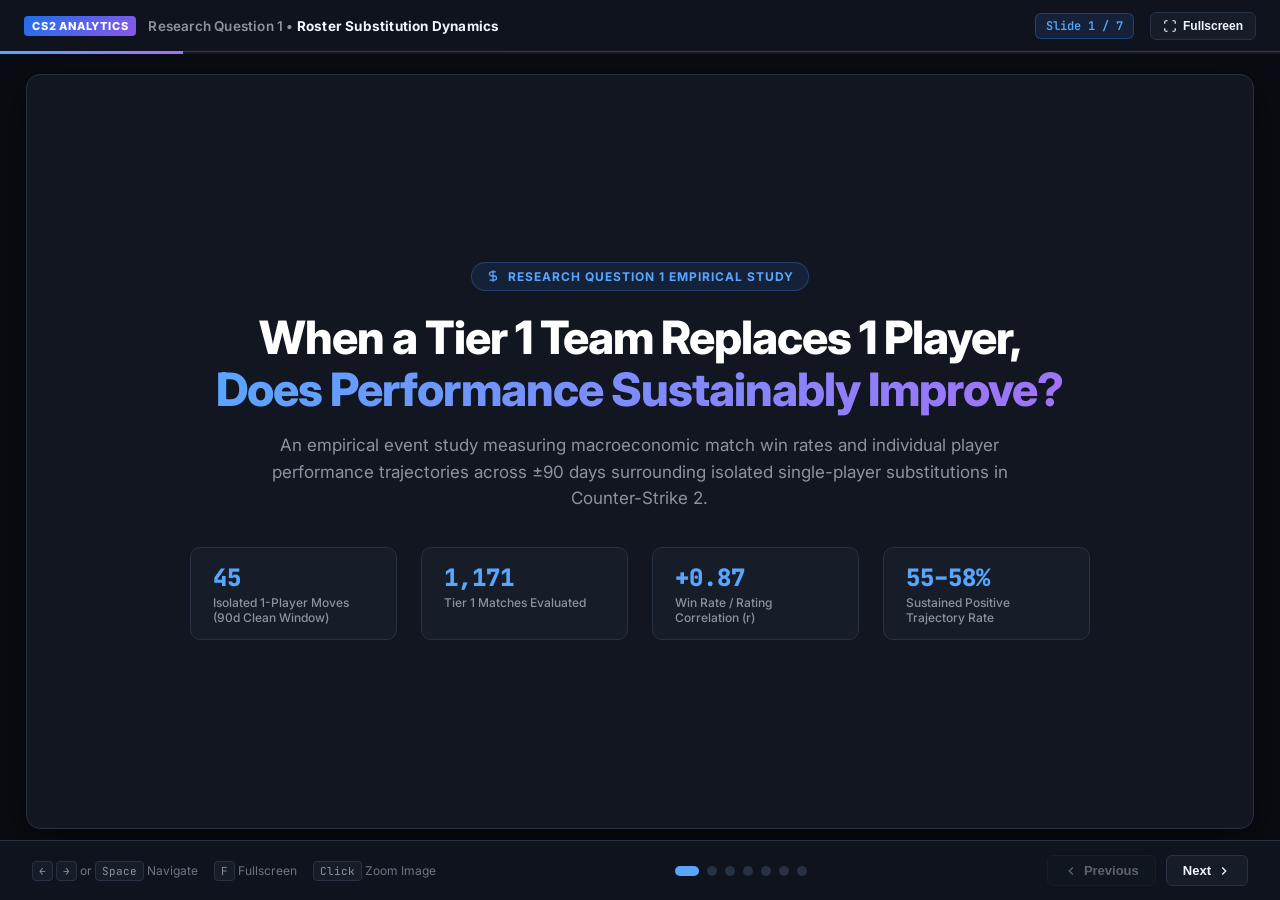
==== presentation/index.html @ 2e6c1a0c "Initial commit: CS2 competitive analysis, RQ1 roster dynamics event study, and unified presentations" ====
<!DOCTYPE html>
<html lang="en">
<head>
  <meta charset="UTF-8">
  <meta name="viewport" content="width=device-width, initial-scale=1.0">
  <title>CS2 Roster Dynamics: Empirical Impact of 1-Player Changes (RQ1)</title>
  <link rel="preconnect" href="https://fonts.googleapis.com">
  <link rel="preconnect" href="https://fonts.gstatic.com" crossorigin>
  <link href="https://fonts.googleapis.com/css2?family=Inter:wght@300;400;500;600;700;800&family=JetBrains+Mono:wght@400;600&display=swap" rel="stylesheet">
  <style>
    :root {
      --bg-dark: #090D13;
      --bg-surface: #111620;
      --bg-card: #161D29;
      --bg-card-hover: #1C2433;
      --border-color: #273142;
      --border-accent: #388BFD;
      --text-primary: #F0F6FC;
      --text-secondary: #8B949E;
      --text-muted: #6E7681;
      --accent-blue: #58A6FF;
      --accent-green: #3FB950;
      --accent-yellow: #FFB800;
      --accent-red: #F85149;
      --accent-purple: #A371F7;
      --accent-cyan: #39C5CF;
      --shadow-lg: 0 12px 36px rgba(0, 0, 0, 0.65);
      --font-sans: 'Inter', -apple-system, BlinkMacSystemFont, 'Segoe UI', Roboto, sans-serif;
      --font-mono: 'JetBrains Mono', monospace;
    }

    * {
      box-sizing: border-box;
      margin: 0;
      padding: 0;
    }

    body {
      background-color: var(--bg-dark);
      color: var(--text-primary);
      font-family: var(--font-sans);
      overflow: hidden;
      height: 100vh;
      width: 100vw;
      display: flex;
      flex-direction: column;
      user-select: none;
    }

    /* Top Progress & Header Bar */
    .top-bar {
      height: 52px;
      background: rgba(17, 22, 32, 0.85);
      backdrop-filter: blur(12px);
      border-bottom: 1px solid var(--border-color);
      display: flex;
      align-items: center;
      justify-content: space-between;
      padding: 0 24px;
      z-index: 100;
    }

    .brand-section {
      display: flex;
      align-items: center;
      gap: 12px;
    }

    .brand-badge {
      background: linear-gradient(135deg, #1F6FEB, #8957E5);
      color: #FFF;
      font-size: 11px;
      font-weight: 800;
      letter-spacing: 0.8px;
      padding: 3px 8px;
      border-radius: 4px;
      text-transform: uppercase;
    }

    .brand-title {
      font-size: 13.5px;
      font-weight: 600;
      color: var(--text-secondary);
      letter-spacing: 0.2px;
    }

    .brand-title strong {
      color: var(--text-primary);
    }

    .header-actions {
      display: flex;
      align-items: center;
      gap: 16px;
    }

    .slide-indicator {
      font-family: var(--font-mono);
      font-size: 12px;
      color: var(--accent-blue);
      background: rgba(56, 139, 253, 0.12);
      border: 1px solid rgba(56, 139, 253, 0.3);
      padding: 4px 10px;
      border-radius: 6px;
      font-weight: 600;
    }

    .btn-icon {
      background: var(--bg-card);
      border: 1px solid var(--border-color);
      color: var(--text-primary);
      border-radius: 6px;
      padding: 6px 12px;
      font-size: 12px;
      font-weight: 600;
      cursor: pointer;
      display: flex;
      align-items: center;
      gap: 6px;
      transition: all 0.2s ease;
    }

    .btn-icon:hover {
      background: var(--bg-card-hover);
      border-color: var(--accent-blue);
      color: var(--accent-blue);
    }

    /* Progress Bar */
    .progress-track {
      position: absolute;
      top: 51px;
      left: 0;
      width: 100%;
      height: 3px;
      background: rgba(255, 255, 255, 0.05);
      z-index: 101;
    }

    .progress-fill {
      height: 100%;
      background: linear-gradient(90deg, var(--accent-blue), var(--accent-purple));
      width: 14.28%;
      transition: width 0.35s cubic-bezier(0.4, 0, 0.2, 1);
    }

    /* Presentation Slide Stage */
    .deck-container {
      flex: 1;
      position: relative;
      overflow: hidden;
      display: flex;
      align-items: center;
      justify-content: center;
      padding: 20px 32px 70px 32px;
    }

    .slide {
      position: absolute;
      width: 96%;
      max-width: 1700px;
      height: calc(100vh - 145px);
      max-height: 960px;
      background: var(--bg-surface);
      border: 1px solid var(--border-color);
      border-radius: 14px;
      box-shadow: var(--shadow-lg);
      padding: 28px 36px;
      display: flex;
      flex-direction: column;
      opacity: 0;
      pointer-events: none;
      transform: scale(0.97) translateY(12px);
      transition: opacity 0.35s ease, transform 0.35s ease;
    }

    .slide.active {
      opacity: 1;
      pointer-events: auto;
      transform: scale(1) translateY(0);
      z-index: 10;
    }

    /* Slide Header */
    .slide-header {
      display: flex;
      justify-content: space-between;
      align-items: flex-start;
      margin-bottom: 18px;
      border-bottom: 1px solid rgba(255, 255, 255, 0.06);
      padding-bottom: 14px;
    }

    .slide-tag {
      display: inline-block;
      font-size: 11px;
      font-weight: 700;
      text-transform: uppercase;
      letter-spacing: 1px;
      margin-bottom: 4px;
    }

    .tag-blue { color: var(--accent-blue); }
    .tag-green { color: var(--accent-green); }
    .tag-gold { color: var(--accent-yellow); }
    .tag-purple { color: var(--accent-purple); }
    .tag-red { color: var(--accent-red); }

    .slide-title {
      font-size: 24px;
      font-weight: 700;
      color: var(--text-primary);
      letter-spacing: -0.3px;
    }

    .slide-subtitle {
      font-size: 14px;
      color: var(--text-secondary);
      margin-top: 4px;
    }

    .slide-badge-pill {
      display: flex;
      align-items: center;
      gap: 8px;
      background: var(--bg-card);
      border: 1px solid var(--border-color);
      border-radius: 20px;
      padding: 6px 14px;
      font-size: 12px;
      font-weight: 600;
      color: var(--text-secondary);
    }

    .status-dot {
      width: 8px;
      height: 8px;
      border-radius: 50%;
      background: var(--accent-green);
      box-shadow: 0 0 8px var(--accent-green);
    }

    /* Slide Body Layouts */
    .slide-body-split {
      flex: 1;
      display: grid;
      grid-template-columns: 1.55fr 1fr;
      gap: 28px;
      min-height: 0;
    }

    .slide-body-wide {
      flex: 1;
      display: grid;
      grid-template-columns: 1.75fr 1fr;
      gap: 28px;
      min-height: 0;
    }

    /* Image Display Frame */
    .visual-frame {
      background: var(--bg-card);
      border: 1px solid var(--border-color);
      border-radius: 10px;
      display: flex;
      flex-direction: column;
      align-items: center;
      justify-content: center;
      position: relative;
      overflow: hidden;
      box-shadow: inset 0 0 20px rgba(0, 0, 0, 0.4);
    }

    .visual-frame img {
      max-width: 100%;
      max-height: 100%;
      object-fit: contain;
      cursor: zoom-in;
      transition: transform 0.25s ease;
    }

    .visual-frame img:hover {
      transform: scale(1.015);
    }

    .frame-controls {
      position: absolute;
      top: 12px;
      right: 12px;
      display: flex;
      gap: 8px;
      z-index: 5;
    }

    .toggle-pill {
      background: rgba(17, 22, 32, 0.88);
      backdrop-filter: blur(8px);
      border: 1px solid var(--border-color);
      border-radius: 20px;
      padding: 3px;
      display: flex;
      gap: 4px;
    }

    .toggle-opt {
      background: transparent;
      border: none;
      color: var(--text-secondary);
      font-size: 11px;
      font-weight: 600;
      padding: 4px 10px;
      border-radius: 14px;
      cursor: pointer;
      transition: all 0.2s;
    }

    .toggle-opt.active {
      background: var(--accent-blue);
      color: #FFF;
    }

    .zoom-hint {
      position: absolute;
      bottom: 12px;
      right: 12px;
      background: rgba(13, 17, 23, 0.85);
      border: 1px solid var(--border-color);
      border-radius: 6px;
      font-size: 10.5px;
      color: var(--text-secondary);
      padding: 4px 8px;
      pointer-events: none;
    }

    /* Insights / Narrative Sidebar */
    .narrative-col {
      display: flex;
      flex-direction: column;
      gap: 14px;
      overflow-y: auto;
      padding-right: 6px;
    }

    .narrative-col::-webkit-scrollbar {
      width: 4px;
    }
    .narrative-col::-webkit-scrollbar-thumb {
      background: var(--border-color);
      border-radius: 4px;
    }

    .metric-grid {
      display: grid;
      grid-template-columns: repeat(2, 1fr);
      gap: 12px;
    }

    .metric-card {
      background: var(--bg-card);
      border: 1px solid var(--border-color);
      border-radius: 8px;
      padding: 12px 14px;
      position: relative;
      overflow: hidden;
    }

    .metric-card::before {
      content: '';
      position: absolute;
      top: 0;
      left: 0;
      width: 3px;
      height: 100%;
    }

    .metric-card.blue::before { background: var(--accent-blue); }
    .metric-card.green::before { background: var(--accent-green); }
    .metric-card.gold::before { background: var(--accent-yellow); }
    .metric-card.purple::before { background: var(--accent-purple); }

    .metric-label {
      font-size: 11px;
      font-weight: 600;
      color: var(--text-secondary);
      text-transform: uppercase;
      letter-spacing: 0.5px;
    }

    .metric-val {
      font-size: 20px;
      font-weight: 800;
      color: var(--text-primary);
      margin: 4px 0 2px 0;
      font-family: var(--font-mono);
    }

    .metric-sub {
      font-size: 11px;
      color: var(--text-muted);
    }

    .takeaway-card {
      background: var(--bg-card);
      border: 1px solid var(--border-color);
      border-radius: 8px;
      padding: 14px 16px;
    }

    .takeaway-header {
      font-size: 12.5px;
      font-weight: 700;
      color: var(--text-primary);
      margin-bottom: 8px;
      display: flex;
      align-items: center;
      gap: 8px;
    }

    .takeaway-list {
      list-style: none;
      display: flex;
      flex-direction: column;
      gap: 8px;
    }

    .takeaway-list li {
      font-size: 12.5px;
      color: #C9D1D9;
      line-height: 1.45;
      position: relative;
      padding-left: 16px;
    }

    .takeaway-list li::before {
      content: '•';
      position: absolute;
      left: 0;
      color: var(--accent-blue);
      font-weight: bold;
    }

    .takeaway-list li strong {
      color: #FFF;
    }

    /* Title Slide Specific Styles */
    .title-slide-content {
      flex: 1;
      display: flex;
      flex-direction: column;
      justify-content: center;
      align-items: center;
      text-align: center;
      padding: 0 40px;
    }

    .title-kicker {
      display: inline-flex;
      align-items: center;
      gap: 8px;
      background: rgba(56, 139, 253, 0.1);
      border: 1px solid rgba(56, 139, 253, 0.3);
      padding: 6px 14px;
      border-radius: 20px;
      font-size: 12px;
      font-weight: 700;
      color: var(--accent-blue);
      text-transform: uppercase;
      letter-spacing: 1px;
      margin-bottom: 20px;
    }

    .title-hero {
      font-size: 46px;
      font-weight: 800;
      line-height: 1.15;
      letter-spacing: -1px;
      color: #FFF;
      max-width: 950px;
      margin-bottom: 16px;
    }

    .title-hero span {
      background: linear-gradient(135deg, var(--accent-blue), #A371F7);
      -webkit-background-clip: text;
      -webkit-text-fill-color: transparent;
    }

    .title-desc {
      font-size: 17px;
      color: var(--text-secondary);
      max-width: 780px;
      line-height: 1.55;
      margin-bottom: 36px;
    }

    .title-stats-strip {
      display: flex;
      gap: 24px;
      max-width: 900px;
      width: 100%;
      justify-content: center;
    }

    .stat-pill {
      background: var(--bg-card);
      border: 1px solid var(--border-color);
      border-radius: 10px;
      padding: 14px 22px;
      flex: 1;
      text-align: left;
    }

    .stat-pill .num {
      font-size: 24px;
      font-weight: 800;
      font-family: var(--font-mono);
      color: var(--accent-blue);
    }

    .stat-pill .label {
      font-size: 12px;
      color: var(--text-secondary);
      font-weight: 500;
      margin-top: 2px;
    }

    /* Bottom Navigation Bar */
    .nav-bar {
      height: 60px;
      background: rgba(17, 22, 32, 0.85);
      backdrop-filter: blur(12px);
      border-top: 1px solid var(--border-color);
      display: flex;
      align-items: center;
      justify-content: space-between;
      padding: 0 32px;
      position: fixed;
      bottom: 0;
      left: 0;
      width: 100%;
      z-index: 100;
    }

    .nav-shortcuts {
      font-size: 12px;
      color: var(--text-muted);
      display: flex;
      gap: 16px;
    }

    .nav-shortcuts kbd {
      background: var(--bg-card);
      border: 1px solid var(--border-color);
      padding: 2px 6px;
      border-radius: 4px;
      color: var(--text-secondary);
      font-family: var(--font-mono);
      font-size: 11px;
    }

    .slide-dots {
      display: flex;
      gap: 8px;
    }

    .dot {
      width: 10px;
      height: 10px;
      border-radius: 50%;
      background: var(--border-color);
      cursor: pointer;
      transition: all 0.25s ease;
    }

    .dot:hover {
      background: var(--text-secondary);
    }

    .dot.active {
      background: var(--accent-blue);
      width: 24px;
      border-radius: 5px;
    }

    .nav-buttons {
      display: flex;
      gap: 10px;
    }

    .btn-nav {
      background: var(--bg-card);
      border: 1px solid var(--border-color);
      color: var(--text-primary);
      padding: 7px 16px;
      border-radius: 6px;
      font-size: 13px;
      font-weight: 600;
      cursor: pointer;
      display: flex;
      align-items: center;
      gap: 6px;
      transition: all 0.2s ease;
    }

    .btn-nav:hover:not(:disabled) {
      background: var(--accent-blue);
      border-color: var(--accent-blue);
      color: #FFF;
    }

    .btn-nav:disabled {
      opacity: 0.35;
      cursor: not-allowed;
    }

    /* Modal / Lightbox */
    .lightbox-modal {
      display: none;
      position: fixed;
      top: 0;
      left: 0;
      width: 100vw;
      height: 100vh;
      background: rgba(5, 8, 12, 0.94);
      backdrop-filter: blur(8px);
      z-index: 1000;
      align-items: center;
      justify-content: center;
      padding: 40px;
    }

    .lightbox-modal.open {
      display: flex;
    }

    .lightbox-img {
      max-width: 95vw;
      max-height: 90vh;
      object-fit: contain;
      border-radius: 8px;
      box-shadow: 0 10px 40px rgba(0, 0, 0, 0.8);
    }

    .lightbox-close {
      position: absolute;
      top: 24px;
      right: 28px;
      background: rgba(255, 255, 255, 0.1);
      border: 1px solid rgba(255, 255, 255, 0.2);
      color: #FFF;
      font-size: 18px;
      font-weight: bold;
      width: 36px;
      height: 36px;
      border-radius: 50%;
      cursor: pointer;
      display: flex;
      align-items: center;
      justify-content: center;
      transition: all 0.2s;
    }

    .lightbox-close:hover {
      background: var(--accent-red);
      border-color: var(--accent-red);
    }
  </style>
</head>
<body>

  <!-- Top Bar -->
  <header class="top-bar">
    <div class="brand-section">
      <span class="brand-badge">CS2 Analytics</span>
      <span class="brand-title">Research Question 1 &bull; <strong>Roster Substitution Dynamics</strong></span>
    </div>
    <div class="header-actions">
      <span class="slide-indicator" id="slideIndicator">Slide 1 / 7</span>
      <button class="btn-icon" id="fullscreenBtn" title="Toggle Fullscreen (F)">
        <svg width="14" height="14" viewBox="0 0 24 24" fill="none" stroke="currentColor" stroke-width="2"><path d="M8 3H5a2 2 0 0 0-2 2v3m18 0V5a2 2 0 0 0-2-2h-3m0 18h3a2 2 0 0 0 2-2v-3M3 16v3a2 2 0 0 0 2 2h3"/></svg>
        Fullscreen
      </button>
    </div>
  </header>

  <div class="progress-track">
    <div class="progress-fill" id="progressFill"></div>
  </div>

  <!-- Main Slide Deck -->
  <main class="deck-container">

    <!-- SLIDE 1: Title & Framing -->
    <section class="slide active" data-index="1">
      <div class="title-slide-content">
        <div class="title-kicker">
          <svg width="14" height="14" viewBox="0 0 24 24" fill="none" stroke="currentColor" stroke-width="2.2"><path d="M12 2v20M17 5H9.5a3.5 3.5 0 0 0 0 7h5a3.5 3.5 0 0 1 0 7H6"/></svg>
          Research Question 1 Empirical Study
        </div>
        <h1 class="title-hero">
          When a Tier 1 Team Replaces 1 Player,<br>
          <span>Does Performance Sustainably Improve?</span>
        </h1>
        <p class="title-desc">
          An empirical event study measuring macroeconomic match win rates and individual player performance trajectories across ±90 days surrounding isolated single-player substitutions in Counter-Strike 2.
        </p>

        <div class="title-stats-strip">
          <div class="stat-pill">
            <div class="num">45</div>
            <div class="label">Isolated 1-Player Moves (90d Clean Window)</div>
          </div>
          <div class="stat-pill">
            <div class="num">1,171</div>
            <div class="label">Tier 1 Matches Evaluated</div>
          </div>
          <div class="stat-pill">
            <div class="num">+0.87</div>
            <div class="label">Win Rate / Rating Correlation (r)</div>
          </div>
          <div class="stat-pill">
            <div class="num">55–58%</div>
            <div class="label">Sustained Positive Trajectory Rate</div>
          </div>
        </div>
      </div>
    </section>

    <!-- SLIDE 2: Metric Validation -->
    <section class="slide" data-index="2">
      <div class="slide-header">
        <div>
          <span class="slide-tag tag-blue">01 / Metric Validation</span>
          <h2 class="slide-title">Why HLTV Rating Matters: Predictive Ground Truth</h2>
          <div class="slide-subtitle">Validating individual & team rating against match win rates across Tier 1 Counter-Strike</div>
        </div>
        <div class="slide-badge-pill">
          <span class="status-dot"></span>
          Pearson r = +0.87 &bull; R² = 0.76
        </div>
      </div>

      <div class="slide-body-split">
        <div class="visual-frame">
          <div class="frame-controls">
            <div class="toggle-pill">
              <button class="toggle-opt active" id="btnStaticPlot" onclick="switchRatingView('static')">Static Plot</button>
              <button class="toggle-opt" id="btnAnimGif" onclick="switchRatingView('anim')">Animated GIF</button>
            </div>
          </div>
          <img id="ratingImg" src="assets/tier1_winrate_vs_rating_raw.png" alt="Win Rate vs Rating Correlation" onclick="openLightbox(this.src)">
          <div class="zoom-hint">Click image to inspect high-res</div>
        </div>

        <div class="narrative-col">
          <div class="metric-grid">
            <div class="metric-card blue">
              <div class="metric-label">Correlation (r)</div>
              <div class="metric-val">+0.87</div>
              <div class="metric-sub">Near-perfect linear relation</div>
            </div>
            <div class="metric-card green">
              <div class="metric-label">Explained Variance</div>
              <div class="metric-val">76%</div>
              <div class="metric-sub">R² = 0.76 in Tier 1 matches</div>
            </div>
          </div>

          <div class="takeaway-card">
            <div class="takeaway-header">
              <svg width="15" height="15" viewBox="0 0 24 24" fill="none" stroke="currentColor" stroke-width="2"><path d="M22 11.08V12a10 10 0 1 1-5.93-9.14"/><polyline points="22 4 12 14.01 9 11.01"/></svg>
              Core Validation Principles
            </div>
            <ul class="takeaway-list">
              <li><strong>Rating is Not Noise:</strong> Individual player ratings aggregate into a statistically decisive predictor of team match win rates.</li>
              <li><strong>Tier 1 Thresholds:</strong> Teams sustaining a <strong>1.11+ team rating</strong> (e.g. Spirit, Vitality, MOUZ) convert at a <strong>66%–77% win rate</strong>.</li>
              <li><strong>Sub-1.04 Danger Zone:</strong> Teams averaging below 1.04 struggle to clear 45% win rates against top 30 competition.</li>
              <li><strong>Methodological Justification:</strong> Proves that tracking incoming vs. outgoing player rating in Subplot B directly explains the match win rate dynamics in Subplot A.</li>
            </ul>
          </div>
        </div>
      </div>
    </section>

    <!-- SLIDE 3: Vitality Case Study -->
    <section class="slide" data-index="3">
      <div class="slide-header">
        <div>
          <span class="slide-tag tag-green">02 / Case Study</span>
          <h2 class="slide-title">Team Vitality (+ropz, -Spinx) / Tier 1</h2>
          <div class="slide-subtitle">Vitality Dynasty (2025-01-13) &bull; Forging an Unstoppable 94.1% Tier 1 Win Rate Machine</div>
        </div>
        <div class="slide-badge-pill">
          <span class="status-dot"></span>
          3x Consecutive Tier 1 Trophies
        </div>
      </div>

      <div class="slide-body-split">
        <div class="visual-frame">
          <img src="assets/case_study_vitality.png" alt="Vitality Case Study" onclick="openLightbox(this.src)">
          <div class="zoom-hint">Click image to inspect high-res</div>
        </div>

        <div class="narrative-col">
          <div class="metric-grid">
            <div class="metric-card green">
              <div class="metric-label">Post-Change WR</div>
              <div class="metric-val">94.1%</div>
              <div class="metric-sub">16 wins in 17 matches</div>
            </div>
            <div class="metric-card gold">
              <div class="metric-label">ZywOo Peak Rating</div>
              <div class="metric-val">1.49</div>
              <div class="metric-sub">Superstar unlocked by ropz</div>
            </div>
          </div>

          <div class="takeaway-card">
            <div class="takeaway-header">Strategic Takeaways</div>
            <ul class="takeaway-list">
              <li><strong>Trading from Strength:</strong> Unlike struggling rosters, Vitality made an ambitious trade right after the Shanghai Major semifinals, replacing an in-form Spinx (1.17 rating).</li>
              <li><strong>Instant Calibration:</strong> Following a brief opening group loss at BLAST Bounty, Vitality achieved a 100% win rate across Katowice, EPL S21, and BLAST Lisbon.</li>
              <li><strong>Role Synergy:</strong> ropz posted a 1.21 rating, providing disciplined late-round anchoring that elevated the retained core baseline to 1.34+.</li>
            </ul>
          </div>
        </div>
      </div>
    </section>

    <!-- SLIDE 4: Falcons Case Study -->
    <section class="slide" data-index="4">
      <div class="slide-header">
        <div>
          <span class="slide-tag tag-purple">03 / Case Study</span>
          <h2 class="slide-title">Falcons (+karrigan, -kyxsan) / Tier 1</h2>
          <div class="slide-subtitle">Falcons Championship Blueprint (2026-04-20) &bull; Tactical Leadership Masterstroke to Major Glory</div>
        </div>
        <div class="slide-badge-pill">
          <span class="status-dot"></span>
          IEM Cologne Major Champions
        </div>
      </div>

      <div class="slide-body-split">
        <div class="visual-frame">
          <img src="assets/case_study_falcons.png" alt="Falcons Case Study" onclick="openLightbox(this.src)">
          <div class="zoom-hint">Click image to inspect high-res</div>
        </div>

        <div class="narrative-col">
          <div class="metric-grid">
            <div class="metric-card purple">
              <div class="metric-label">Major Win Rate</div>
              <div class="metric-val">85.7%</div>
              <div class="metric-sub">6/7 wins, 3-0 Grand Final</div>
            </div>
            <div class="metric-card gold">
              <div class="metric-label">Superstar Lift</div>
              <div class="metric-val">> 1.25</div>
              <div class="metric-sub">m0NESY & NiKo unleashed</div>
            </div>
          </div>

          <div class="takeaway-card">
            <div class="takeaway-header">Strategic Takeaways</div>
            <ul class="takeaway-list">
              <li><strong>The Pre-Change Dilemma:</strong> Falcons hovered at 50% European win rate; outgoing IGL kyxsan had a fragging gap (0.99) alongside an elite 1.20+ core.</li>
              <li><strong>The IGL Trade-off:</strong> karrigan's individual numbers were modest (0.71–0.78), but his macro system created space and trade structures for star players.</li>
              <li><strong>Championship Validation:</strong> Falcons immediately elevated form to 71–80% in Asia/Astana, climaxing with the <strong>IEM Cologne Major 2026 title</strong>.</li>
            </ul>
          </div>
        </div>
      </div>
    </section>

    <!-- SLIDE 5: MOUZ Case Study -->
    <section class="slide" data-index="5">
      <div class="slide-header">
        <div>
          <span class="slide-tag tag-gold">04 / Case Study</span>
          <h2 class="slide-title">MOUZ (+Spinx, -siuhy) / Tier 1</h2>
          <div class="slide-subtitle">MOUZ Captaincy Shift (2025-01-27) &bull; Firepower Injection & The Cost of Role Readjustment</div>
        </div>
        <div class="slide-badge-pill">
          <span class="status-dot"></span>
          Adaptation Valley & Rebound
        </div>
      </div>

      <div class="slide-body-split">
        <div class="visual-frame">
          <img src="assets/case_study_mouz.png" alt="MOUZ Case Study" onclick="openLightbox(this.src)">
          <div class="zoom-hint">Click image to inspect high-res</div>
        </div>

        <div class="narrative-col">
          <div class="metric-grid">
            <div class="metric-card gold">
              <div class="metric-label">Post-Break Surge</div>
              <div class="metric-val">71–75%</div>
              <div class="metric-sub">EPL S21 & PGL Cluj</div>
            </div>
            <div class="metric-card blue">
              <div class="metric-label">Spinx Form</div>
              <div class="metric-val">1.13</div>
              <div class="metric-sub">Raises core fragging floor</div>
            </div>
          </div>

          <div class="takeaway-card">
            <div class="takeaway-header">Strategic Takeaways</div>
            <ul class="takeaway-list">
              <li><strong>The Adaptation Shock:</strong> Replacing an established IGL (siuhy) led to immediate tactical disorientation: 0/2 elimination at IEM Katowice 2025 (Week 1).</li>
              <li><strong>The 4-Week Rebound:</strong> As role allocations stabilized by Week 4, MOUZ surged back into elite tier form (71–75% WR).</li>
              <li><strong>Firepower vs. Calling:</strong> Demonstrates that trading calling for firepower carries an initial 3–4 week adaptation penalty before achieving sustained lift.</li>
            </ul>
          </div>
        </div>
      </div>
    </section>

    <!-- SLIDE 6: NAVI Case Study -->
    <section class="slide" data-index="6">
      <div class="slide-header">
        <div>
          <span class="slide-tag tag-blue">05 / Case Study</span>
          <h2 class="slide-title">Natus Vincere (+makazze, -jL) / Tier 1</h2>
          <div class="slide-subtitle">NAVI Post-Major Reset (2025-07-14) &bull; Promoting Youth Talent After Major Hangover</div>
        </div>
        <div class="slide-badge-pill">
          <span class="status-dot"></span>
          StarLadder Fall Champions
        </div>
      </div>

      <div class="slide-body-split">
        <div class="visual-frame">
          <img src="assets/case_study_navi.png" alt="NAVI Case Study" onclick="openLightbox(this.src)">
          <div class="zoom-hint">Click image to inspect high-res</div>
        </div>

        <div class="narrative-col">
          <div class="metric-grid">
            <div class="metric-card blue">
              <div class="metric-label">makazze Rating</div>
              <div class="metric-val">1.16</div>
              <div class="metric-sub">Average post-change rating</div>
            </div>
            <div class="metric-card green">
              <div class="metric-label">StarLadder WR</div>
              <div class="metric-val">100%</div>
              <div class="metric-sub">Flawless title run</div>
            </div>
          </div>

          <div class="takeaway-card">
            <div class="takeaway-header">Strategic Takeaways</div>
            <ul class="takeaway-list">
              <li><strong>Pre-Change Slump:</strong> Major MVP jL suffered a severe form drop (0.86 rating in pre-move matches), forcing a roster reset after Austin Major.</li>
              <li><strong>Initial Stumble:</strong> 3/6 match record at IEM Cologne 2025 during the early onboarding weeks.</li>
              <li><strong>Star Breakthrough:</strong> makazze exploded in Weeks 6–10 (peaking at 1.33 rating), carrying NAVI to an undefeated StarLadder Fall title and EPL S22 playoffs.</li>
            </ul>
          </div>
        </div>
      </div>
    </section>

    <!-- SLIDE 7: Macro Dynamics & Conclusions (Huge Slide) -->
    <section class="slide" data-index="7">
      <div class="slide-header">
        <div>
          <span class="slide-tag tag-green">06 / Macro Synthesis</span>
          <h2 class="slide-title">The 90-Day CS2 Roster Lifecycle: Empirical Conclusions</h2>
          <div class="slide-subtitle">Macroeconomic findings across 45 isolated 1-player substitutions &bull; 1,171 Tier 1 matches</div>
        </div>
        <div class="slide-badge-pill">
          <span class="status-dot"></span>
          RQ1 Answered & Validated
        </div>
      </div>

      <div class="slide-body-wide">
        <div class="visual-frame">
          <img src="assets/aggregated_roster_dynamics_isolated_90d.png" alt="Aggregated Roster Dynamics (90d Isolation)" onclick="openLightbox(this.src)">
          <div class="zoom-hint">Click image to inspect high-res</div>
        </div>

        <div class="narrative-col">
          <div class="takeaway-card" style="border-left: 3px solid var(--accent-red);">
            <div class="takeaway-header" style="color: var(--accent-red);">Stage I: The Pre-Change Slump (Weeks -4 to 0)</div>
            <p style="font-size: 12px; color: #8B949E; line-height: 1.4;">
              Form drops sharply to a <strong style="color: #FFF;">26.0% win rate trough</strong> at Week -2. Impending benchings destroy trust, tactical cohesion, and motivation.
            </p>
          </div>

          <div class="takeaway-card" style="border-left: 3px solid var(--accent-yellow);">
            <div class="takeaway-header" style="color: var(--accent-yellow);">Stage II: The Adaptation Valley (Weeks 1 to 4)</div>
            <p style="font-size: 12px; color: #8B949E; line-height: 1.4;">
              Initial disruption shock: <strong style="color: #FFF;">33.5% WR</strong> at Week 1. Role overlap, playbook adjustments, and comms gaps produce short-term drag.
            </p>
          </div>

          <div class="takeaway-card" style="border-left: 3px solid var(--accent-green);">
            <div class="takeaway-header" style="color: var(--accent-green);">Stage III: The Synergy Peak (Weeks 5 to 9)</div>
            <p style="font-size: 12px; color: #8B949E; line-height: 1.4;">
              Rapid monotonic ascent reaching <strong style="color: #FFF;">52.6% win rate at Week 9</strong> (~50–60 days). The playbook is internalized and role clarity is restored.
            </p>
          </div>

          <div class="takeaway-card" style="border-left: 3px solid var(--accent-blue);">
            <div class="takeaway-header" style="color: var(--accent-blue);">Definitive Empirical Answer to RQ1</div>
            <ul class="takeaway-list" style="margin-top: 4px;">
              <li><strong>Does performance improve?</strong> <strong style="color: #FFF;">Yes</strong> (+26.6% win rate gain from trough to peak).</li>
              <li><strong>Is it sustained?</strong> <strong style="color: #FFF;">In 55%–58% of cases</strong>, teams maintain a positive long-term trajectory over the 90-day window without further benchings.</li>
            </ul>
          </div>
        </div>
      </div>
    </section>

  </main>

  <!-- Bottom Navigation Bar -->
  <footer class="nav-bar">
    <div class="nav-shortcuts">
      <span><kbd>&larr;</kbd> <kbd>&rarr;</kbd> or <kbd>Space</kbd> Navigate</span>
      <span><kbd>F</kbd> Fullscreen</span>
      <span><kbd>Click</kbd> Zoom Image</span>
    </div>

    <div class="slide-dots" id="slideDots">
      <div class="dot active" onclick="goToSlide(1)"></div>
      <div class="dot" onclick="goToSlide(2)"></div>
      <div class="dot" onclick="goToSlide(3)"></div>
      <div class="dot" onclick="goToSlide(4)"></div>
      <div class="dot" onclick="goToSlide(5)"></div>
      <div class="dot" onclick="goToSlide(6)"></div>
      <div class="dot" onclick="goToSlide(7)"></div>
    </div>

    <div class="nav-buttons">
      <button class="btn-nav" id="prevBtn" onclick="prevSlide()">
        <svg width="14" height="14" viewBox="0 0 24 24" fill="none" stroke="currentColor" stroke-width="2.2"><polyline points="15 18 9 12 15 6"/></svg>
        Previous
      </button>
      <button class="btn-nav" id="nextBtn" onclick="nextSlide()">
        Next
        <svg width="14" height="14" viewBox="0 0 24 24" fill="none" stroke="currentColor" stroke-width="2.2"><polyline points="9 18 15 12 9 6"/></svg>
      </button>
    </div>
  </footer>

  <!-- High-Res Lightbox Modal -->
  <div class="lightbox-modal" id="lightboxModal" onclick="closeLightbox(event)">
    <button class="lightbox-close" onclick="closeLightbox(event)">&times;</button>
    <img class="lightbox-img" id="lightboxImg" src="" alt="Full Resolution Visual">
  </div>

  <script>
    let currentSlide = 1;
    const totalSlides = 7;

    const slides = document.querySelectorAll('.slide');
    const dots = document.querySelectorAll('.dot');
    const prevBtn = document.getElementById('prevBtn');
    const nextBtn = document.getElementById('nextBtn');
    const slideIndicator = document.getElementById('slideIndicator');
    const progressFill = document.getElementById('progressFill');

    function updateDeck() {
      slides.forEach((slide) => {
        const idx = parseInt(slide.getAttribute('data-index'), 10);
        slide.classList.toggle('active', idx === currentSlide);
      });

      dots.forEach((dot, idx) => {
        dot.classList.toggle('active', idx + 1 === currentSlide);
      });

      prevBtn.disabled = currentSlide === 1;
      nextBtn.disabled = currentSlide === totalSlides;

      slideIndicator.textContent = `Slide ${currentSlide} / ${totalSlides}`;
      progressFill.style.width = `${(currentSlide / totalSlides) * 100}%`;
    }

    function goToSlide(n) {
      if (n >= 1 && n <= totalSlides) {
        currentSlide = n;
        updateDeck();
      }
    }

    function nextSlide() {
      if (currentSlide < totalSlides) {
        currentSlide++;
        updateDeck();
      }
    }

    function prevSlide() {
      if (currentSlide > 1) {
        currentSlide--;
        updateDeck();
      }
    }

    // Rating image toggle between static plot & animated GIF
    function switchRatingView(view) {
      const img = document.getElementById('ratingImg');
      const btnStatic = document.getElementById('btnStaticPlot');
      const btnAnim = document.getElementById('btnAnimGif');

      if (view === 'static') {
        img.src = 'assets/tier1_winrate_vs_rating_raw.png';
        btnStatic.classList.add('active');
        btnAnim.classList.remove('active');
      } else {
        img.src = 'assets/tier1_winrate_vs_rating_animation.gif';
        btnAnim.classList.add('active');
        btnStatic.classList.remove('active');
      }
    }

    // Lightbox modal logic
    function openLightbox(src) {
      const modal = document.getElementById('lightboxModal');
      const modalImg = document.getElementById('lightboxImg');
      modalImg.src = src;
      modal.classList.add('open');
    }

    function closeLightbox(e) {
      if (e.target.id === 'lightboxModal' || e.target.classList.contains('lightbox-close')) {
        document.getElementById('lightboxModal').classList.remove('open');
      }
    }

    // Fullscreen toggle
    const fullscreenBtn = document.getElementById('fullscreenBtn');
    fullscreenBtn.addEventListener('click', toggleFullscreen);

    function toggleFullscreen() {
      if (!document.fullscreenElement) {
        document.documentElement.requestFullscreen().catch(err => console.log(err));
      } else {
        if (document.exitFullscreen) {
          document.exitFullscreen();
        }
      }
    }

    // Keyboard Shortcuts
    window.addEventListener('keydown', (e) => {
      if (document.getElementById('lightboxModal').classList.contains('open')) {
        if (e.key === 'Escape') {
          document.getElementById('lightboxModal').classList.remove('open');
        }
        return;
      }

      if (e.key === 'ArrowRight' || e.key === ' ' || e.key === 'PageDown') {
        e.preventDefault();
        nextSlide();
      } else if (e.key === 'ArrowLeft' || e.key === 'PageUp') {
        e.preventDefault();
        prevSlide();
      } else if (e.key === 'Home') {
        e.preventDefault();
        goToSlide(1);
      } else if (e.key === 'End') {
        e.preventDefault();
        goToSlide(totalSlides);
      } else if (e.key.toLowerCase() === 'f') {
        e.preventDefault();
        toggleFullscreen();
      }
    });

    // Initialize
    updateDeck();
  </script>
</body>
</html>
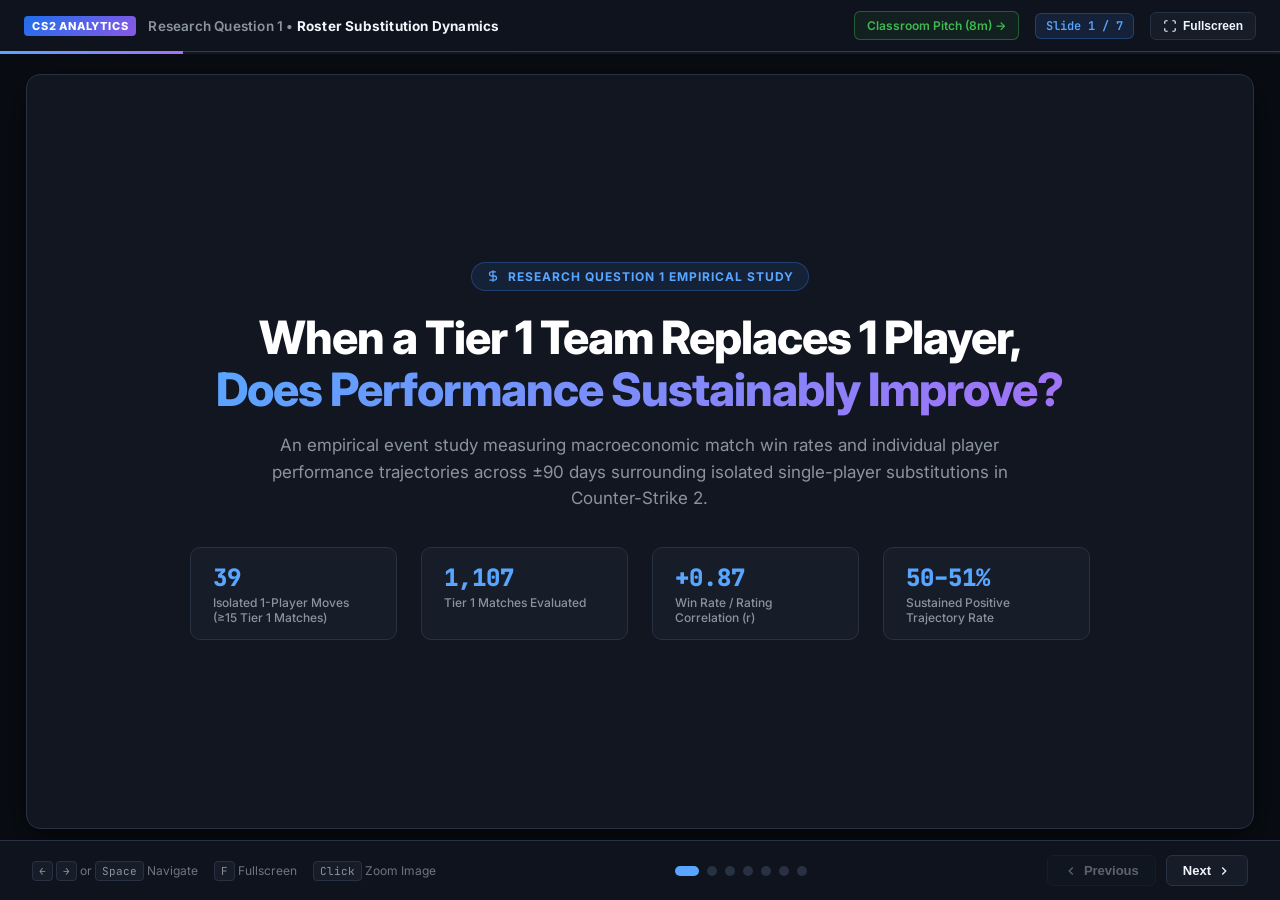
==== commit cdfeabc4: "feat(presentation): complete RQ1 roster dynamics event study and classroom deck - Implement 15-slide" ====
--- a/presentation/index.html
+++ b/presentation/index.html
@@ -676,6 +676,9 @@
       <span class="brand-title">Research Question 1 &bull; <strong>Roster Substitution Dynamics</strong></span>
     </div>
     <div class="header-actions">
+      <a href="presentation.html" class="btn-icon" style="text-decoration: none; color: var(--accent-green); border-color: rgba(63, 185, 80, 0.4); background: rgba(63, 185, 80, 0.08);" title="Open 8-minute General Classroom Presentation">
+        Classroom Pitch (8m) &rarr;
+      </a>
       <span class="slide-indicator" id="slideIndicator">Slide 1 / 7</span>
       <button class="btn-icon" id="fullscreenBtn" title="Toggle Fullscreen (F)">
         <svg width="14" height="14" viewBox="0 0 24 24" fill="none" stroke="currentColor" stroke-width="2"><path d="M8 3H5a2 2 0 0 0-2 2v3m18 0V5a2 2 0 0 0-2-2h-3m0 18h3a2 2 0 0 0 2-2v-3M3 16v3a2 2 0 0 0 2 2h3"/></svg>
@@ -708,11 +711,11 @@
 
         <div class="title-stats-strip">
           <div class="stat-pill">
-            <div class="num">45</div>
-            <div class="label">Isolated 1-Player Moves (90d Clean Window)</div>
+            <div class="num">39</div>
+            <div class="label">Isolated 1-Player Moves (≥15 Tier 1 Matches)</div>
           </div>
           <div class="stat-pill">
-            <div class="num">1,171</div>
+            <div class="num">1,107</div>
             <div class="label">Tier 1 Matches Evaluated</div>
           </div>
           <div class="stat-pill">
@@ -720,7 +723,7 @@
             <div class="label">Win Rate / Rating Correlation (r)</div>
           </div>
           <div class="stat-pill">
-            <div class="num">55–58%</div>
+            <div class="num">50–51%</div>
             <div class="label">Sustained Positive Trajectory Rate</div>
           </div>
         </div>
@@ -789,7 +792,7 @@
         <div>
           <span class="slide-tag tag-green">02 / Case Study</span>
           <h2 class="slide-title">Team Vitality (+ropz, -Spinx) / Tier 1</h2>
-          <div class="slide-subtitle">Vitality Dynasty (2025-01-13) &bull; Forging an Unstoppable 94.1% Tier 1 Win Rate Machine</div>
+          <div class="slide-subtitle">Vitality Dynasty (2025-01-13) &bull; Forging an Unstoppable 94% Tier 1 Win Rate Machine</div>
         </div>
         <div class="slide-badge-pill">
           <span class="status-dot"></span>
@@ -807,7 +810,7 @@
           <div class="metric-grid">
             <div class="metric-card green">
               <div class="metric-label">Post-Change WR</div>
-              <div class="metric-val">94.1%</div>
+              <div class="metric-val">94%</div>
               <div class="metric-sub">16 wins in 17 matches</div>
             </div>
             <div class="metric-card gold">
@@ -853,7 +856,7 @@
           <div class="metric-grid">
             <div class="metric-card purple">
               <div class="metric-label">Major Win Rate</div>
-              <div class="metric-val">85.7%</div>
+              <div class="metric-val">86%</div>
               <div class="metric-sub">6/7 wins, 3-0 Grand Final</div>
             </div>
             <div class="metric-card gold">
@@ -973,7 +976,7 @@
         <div>
           <span class="slide-tag tag-green">06 / Macro Synthesis</span>
           <h2 class="slide-title">The 90-Day CS2 Roster Lifecycle: Empirical Conclusions</h2>
-          <div class="slide-subtitle">Macroeconomic findings across 45 isolated 1-player substitutions &bull; 1,171 Tier 1 matches</div>
+          <div class="slide-subtitle">Macroeconomic findings across 39 isolated 1-player substitutions &bull; 1,107 Tier 1 matches &bull; min. 2 matches/window</div>
         </div>
         <div class="slide-badge-pill">
           <span class="status-dot"></span>
@@ -991,29 +994,29 @@
           <div class="takeaway-card" style="border-left: 3px solid var(--accent-red);">
             <div class="takeaway-header" style="color: var(--accent-red);">Stage I: The Pre-Change Slump (Weeks -4 to 0)</div>
             <p style="font-size: 12px; color: #8B949E; line-height: 1.4;">
-              Form drops sharply to a <strong style="color: #FFF;">26.0% win rate trough</strong> at Week -2. Impending benchings destroy trust, tactical cohesion, and motivation.
+              Form drops sharply to a <strong style="color: #FFF;">35% win rate trough</strong> at Week -2. Impending benchings destroy trust, tactical cohesion, and motivation.
             </p>
           </div>
 
           <div class="takeaway-card" style="border-left: 3px solid var(--accent-yellow);">
             <div class="takeaway-header" style="color: var(--accent-yellow);">Stage II: The Adaptation Valley (Weeks 1 to 4)</div>
             <p style="font-size: 12px; color: #8B949E; line-height: 1.4;">
-              Initial disruption shock: <strong style="color: #FFF;">33.5% WR</strong> at Week 1. Role overlap, playbook adjustments, and comms gaps produce short-term drag.
+              Initial disruption shock: <strong style="color: #FFF;">38% WR</strong> at Week 1. Role overlap, playbook adjustments, and comms gaps produce short-term drag.
             </p>
           </div>
 
           <div class="takeaway-card" style="border-left: 3px solid var(--accent-green);">
             <div class="takeaway-header" style="color: var(--accent-green);">Stage III: The Synergy Peak (Weeks 5 to 9)</div>
             <p style="font-size: 12px; color: #8B949E; line-height: 1.4;">
-              Rapid monotonic ascent reaching <strong style="color: #FFF;">52.6% win rate at Week 9</strong> (~50–60 days). The playbook is internalized and role clarity is restored.
+              Rapid monotonic ascent reaching <strong style="color: #FFF;">55% win rate at Week 8</strong> (50–60 days). The playbook is internalized and role clarity is restored.
             </p>
           </div>
 
           <div class="takeaway-card" style="border-left: 3px solid var(--accent-blue);">
             <div class="takeaway-header" style="color: var(--accent-blue);">Definitive Empirical Answer to RQ1</div>
             <ul class="takeaway-list" style="margin-top: 4px;">
-              <li><strong>Does performance improve?</strong> <strong style="color: #FFF;">Yes</strong> (+26.6% win rate gain from trough to peak).</li>
-              <li><strong>Is it sustained?</strong> <strong style="color: #FFF;">In 55%–58% of cases</strong>, teams maintain a positive long-term trajectory over the 90-day window without further benchings.</li>
+              <li><strong>Does performance improve?</strong> <strong style="color: #FFF;">Yes</strong> (+19% win rate gain from trough to peak).</li>
+              <li><strong>Is it sustained?</strong> <strong style="color: #FFF;">In 50%–51% of cases</strong>, teams maintain a positive long-term trajectory over the 90-day window without further benchings.</li>
             </ul>
           </div>
         </div>
